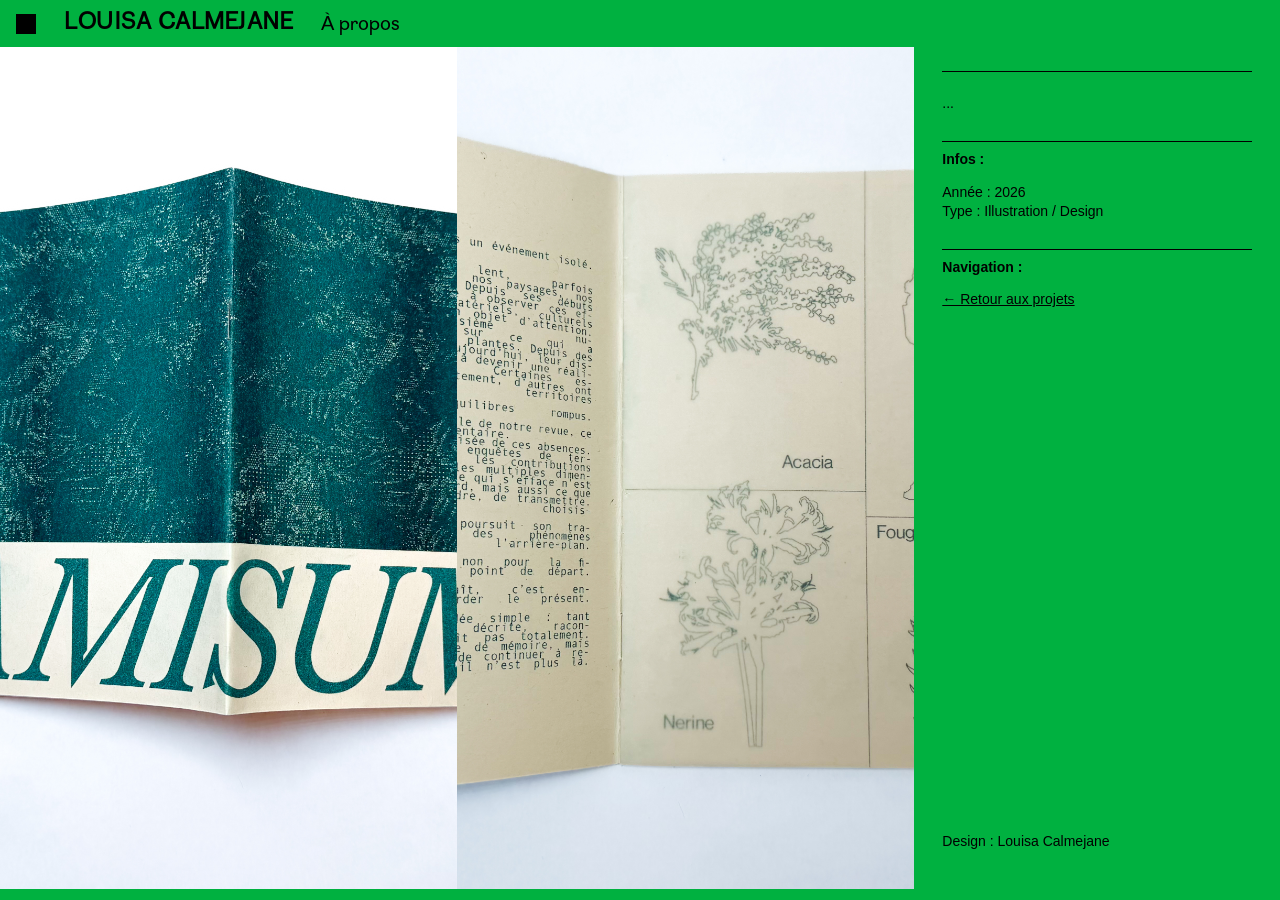
==== allumettes.html @ f0ba9758 "ajout page liens" ====
<!DOCTYPE html>
<html lang="fr">
<head>
<meta charset="UTF-8">
<meta name="viewport" content="width=device-width, initial-scale=1.0">
<title>Amisum – Portfolio</title>
<link rel="stylesheet" href="style.css">
<meta charset="UTF-8">
<meta name="viewport" content="width=device-width, initial-scale=1.0">
<title>Portfolio</title>
<link rel="stylesheet" href="style.css">
<link rel="icon" type="image/png" href="favicon/favicon-96x96.png" sizes="96x96">
<link rel="icon" type="image/svg+xml" href="favicon/favicon.svg">
<link rel="shortcut icon" href="favicon/favicon.ico">
<link rel="apple-touch-icon" sizes="180x180" href="favicon/apple-touch-icon.png">
<link rel="manifest" href="favicon/site.webmanifest">
</head>

<body class="projet">
<header>
<span class="logo"></span>
<a href="index.html"><strong>LOUISA CALMEJANE</strong></a>
<a href="#">À propos</a>
</header>
<div class="projet-page">
<figure>
<img src="image/image/amisum/IMG_8003.jpg" alt="Amisum">

</figure>
<figure>
<img src="image/image/amisum/IMG_8004.jpg" alt="Amisum">

</figure>
<aside class="infos">
<div>
<section>
<p>...</p>
</section>
<section>
<h3>Infos :</h3>
<p>Année : 2026<br>Type : Illustration / Design</p>
</section>
<section>
<h3>Navigation :</h3>
<p><a href="index.html">← Retour aux projets</a></p>
</section>
</div>
<p>Design : Louisa Calmejane</p>
</aside>
</div>
</body>
</html>
---- style.css ----
@font-face {
font-family: "Cotham Sans";
src: url("cotham-sans.regular.otf") format("opentype");
}

body {
--accent: #00b140;
--fond: #fff; 
--texte: #000;
margin: 0;
font-family: "Cotham Sans", helvetica, Arial, sans-serif;
font-size: 16px;
background: var(--fond);
color: var(--texte);
}

body.projet {
--fond: var(--accent);
}

header {
position: sticky;
top: 0;
z-index: 10;
background: var(--fond);
display: flex;
align-items: center;
gap: 28px;
padding: 12px 16px;
font-size: 20px;
}
header .logo {
width: 20px;
height: 20px;
background: var(--texte);
}
header strong {
font-size: 22px;
letter-spacing: .5px;
}
header a {
color: inherit;
text-decoration: none;
}
header a:hover {
text-decoration: underline;
}

.filtres {
display: flex;
border-top: 1px solid #000;
border-bottom: 1px solid #000;
background: #fff;
font: 14px helvetica, Arial, sans-serif;
color: #333;
}
.filtres label {
flex: 1;
padding: 6px 12px;
border-right: 1px solid #000;
}
.filtres label:last-child {
border-right: 0;
}
.filtres select {
border: 0;
background: none;
font: inherit;
width: 70%;
}

main {
display: grid;
gap: 10px;
padding: 10px;
/* grid-template-columns: repeat(4, 1fr); */
}
.item-grid {
display: grid;
aspect-ratio: 1 / 0.82;
overflow: hidden;
border-radius: 15px;
background: #eee;
color: #fff;
}
.item-grid img,
.item-grid h2 {
grid-column: 1 / -1;
grid-row: 1 / -1;
}
.item-grid img {
width: 100%;
height: 100%;
object-fit: cover;
}
.item-grid h2 {
margin: 0;
display: grid;
align-items: center;
justify-items: center;
font-size: 18px;
line-height: 1.2;
text-align: center;
background: #0000008a;
opacity: 0;
transition: .4s;
}

.item-grid:hover h2 {
opacity: 1;
}

.projet-page {
display: grid;
grid-template-columns: 1fr 1fr .8fr;
height: calc(100vh - 58px);
}
.projet-page figure {
position: relative;
margin: 0;
overflow: hidden;
}
.projet-page figure img {
width: 100%;
height: 100%;
object-fit: cover;
}
.projet-page figcaption {
position: absolute;
left: 16px;
bottom: 16px;
color: #fff;
font: 14px helvetica, Arial, sans-serif;
text-shadow: 0 0 6px #0008;
}
.infos {
display: flex;
flex-direction: column;
justify-content: space-between;
padding: 24px 28px;
background: var(--accent);
color: #000;
font: 14px/1.35 helvetica, Arial, sans-serif;
}
.infos section {
border-top: 1px solid #000;
padding-top: 8px;
margin-bottom: 28px;
}
.infos h3 {
margin: 0 0 12px;
font-size: 14px;
}
.infos a {
color: inherit;
text-decoration: underline;
}

@media (max-width: 900px) {
main { grid-template-columns: repeat(2, 1fr); }
.projet-page { grid-template-columns: 1fr; height: auto; }
.projet-page figure { height: 60vh; }
}
---- style.css ----
@font-face {
font-family: "Cotham Sans";
src: url("cotham-sans.regular.otf") format("opentype");
}

body {
--accent: #00b140;
--fond: #fff; 
--texte: #000;
margin: 0;
font-family: "Cotham Sans", helvetica, Arial, sans-serif;
font-size: 16px;
background: var(--fond);
color: var(--texte);
}

body.projet {
--fond: var(--accent);
}

header {
position: sticky;
top: 0;
z-index: 10;
background: var(--fond);
display: flex;
align-items: center;
gap: 28px;
padding: 12px 16px;
font-size: 20px;
}
header .logo {
width: 20px;
height: 20px;
background: var(--texte);
}
header strong {
font-size: 22px;
letter-spacing: .5px;
}
header a {
color: inherit;
text-decoration: none;
}
header a:hover {
text-decoration: underline;
}

.filtres {
display: flex;
border-top: 1px solid #000;
border-bottom: 1px solid #000;
background: #fff;
font: 14px helvetica, Arial, sans-serif;
color: #333;
}
.filtres label {
flex: 1;
padding: 6px 12px;
border-right: 1px solid #000;
}
.filtres label:last-child {
border-right: 0;
}
.filtres select {
border: 0;
background: none;
font: inherit;
width: 70%;
}

main {
display: grid;
gap: 10px;
padding: 10px;
/* grid-template-columns: repeat(4, 1fr); */
}
.item-grid {
display: grid;
aspect-ratio: 1 / 0.82;
overflow: hidden;
border-radius: 15px;
background: #eee;
color: #fff;
}
.item-grid img,
.item-grid h2 {
grid-column: 1 / -1;
grid-row: 1 / -1;
}
.item-grid img {
width: 100%;
height: 100%;
object-fit: cover;
}
.item-grid h2 {
margin: 0;
display: grid;
align-items: center;
justify-items: center;
font-size: 18px;
line-height: 1.2;
text-align: center;
background: #0000008a;
opacity: 0;
transition: .4s;
}

.item-grid:hover h2 {
opacity: 1;
}

.projet-page {
display: grid;
grid-template-columns: 1fr 1fr .8fr;
height: calc(100vh - 58px);
}
.projet-page figure {
position: relative;
margin: 0;
overflow: hidden;
}
.projet-page figure img {
width: 100%;
height: 100%;
object-fit: cover;
}
.projet-page figcaption {
position: absolute;
left: 16px;
bottom: 16px;
color: #fff;
font: 14px helvetica, Arial, sans-serif;
text-shadow: 0 0 6px #0008;
}
.infos {
display: flex;
flex-direction: column;
justify-content: space-between;
padding: 24px 28px;
background: var(--accent);
color: #000;
font: 14px/1.35 helvetica, Arial, sans-serif;
}
.infos section {
border-top: 1px solid #000;
padding-top: 8px;
margin-bottom: 28px;
}
.infos h3 {
margin: 0 0 12px;
font-size: 14px;
}
.infos a {
color: inherit;
text-decoration: underline;
}

@media (max-width: 900px) {
main { grid-template-columns: repeat(2, 1fr); }
.projet-page { grid-template-columns: 1fr; height: auto; }
.projet-page figure { height: 60vh; }
}
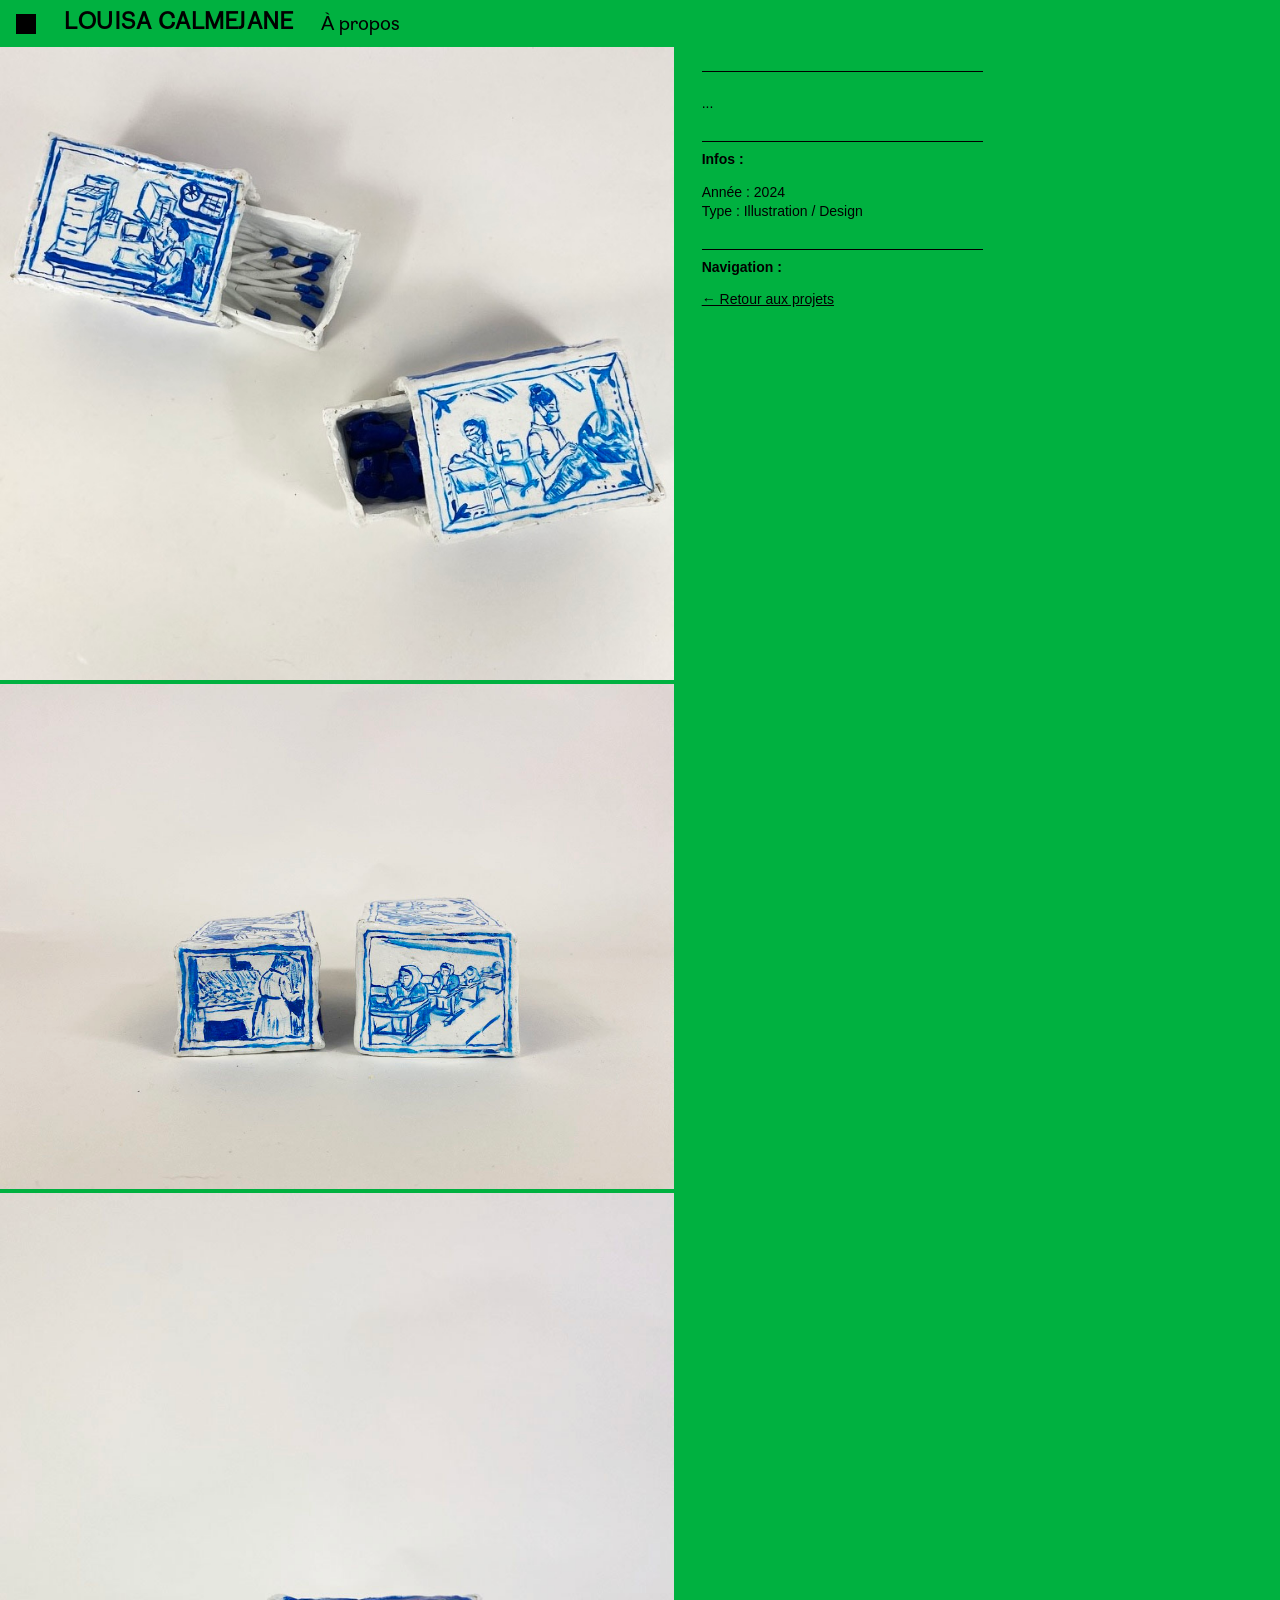
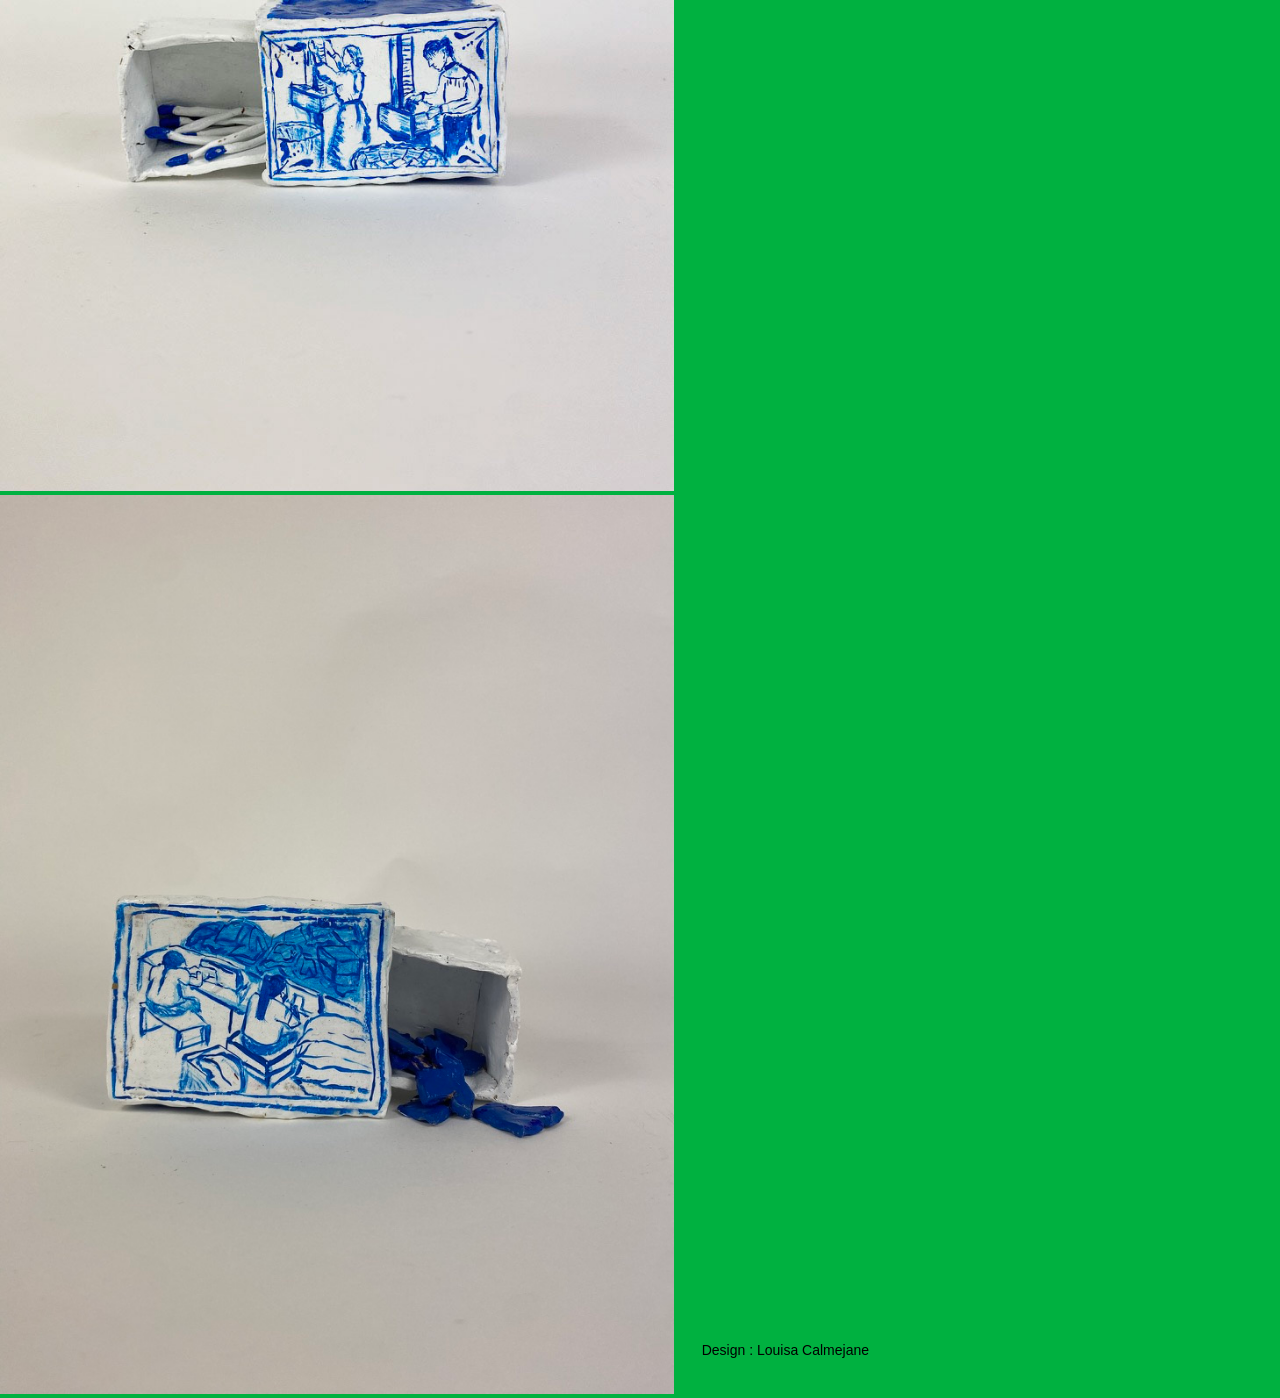
==== commit 826f60b7: "ajout de photos de projets + a propos" ====
--- a/allumettes.html
+++ b/allumettes.html
@@ -3,7 +3,7 @@
 <head>
 <meta charset="UTF-8">
 <meta name="viewport" content="width=device-width, initial-scale=1.0">
-<title>Amisum – Portfolio</title>
+<title>brulee par le travail – Portfolio</title>
 <link rel="stylesheet" href="style.css">
 <meta charset="UTF-8">
 <meta name="viewport" content="width=device-width, initial-scale=1.0">
@@ -23,14 +23,21 @@
 <a href="#">À propos</a>
 </header>
 <div class="projet-page">
+    <div>
 <figure>
-<img src="image/image/amisum/IMG_8003.jpg" alt="Amisum">
+<img src="image/image/prepa3/allumette3 copie.jpeg" alt="brulee par le travail">
 
 </figure>
 <figure>
-<img src="image/image/amisum/IMG_8004.jpg" alt="Amisum">
-
+<img src="image/image/prepa3/allumette4.jpeg" alt="brulee par le travail">
 </figure>
+<figure>
+<img src="image/image/prepa3/allumetteé.jpeg" alt="brulee par le travail">
+</figure>
+<figure>
+<img src="image/image/prepa3/allu.jpeg" alt="brulee par le travail">
+</figure>
+    </div>
 <aside class="infos">
 <div>
 <section>
@@ -38,7 +45,7 @@
 </section>
 <section>
 <h3>Infos :</h3>
-<p>Année : 2026<br>Type : Illustration / Design</p>
+<p>Année : 2024<br>Type : Illustration / Design</p>
 </section>
 <section>
 <h3>Navigation :</h3>
--- a/style.css
+++ b/style.css
@@ -92,7 +92,12 @@
 width: 100%;
 height: 100%;
 object-fit: cover;
-}
+.item-grid.contain img {
+  object-fit: contain;
+  
+}
+}
+
 .item-grid h2 {
 margin: 0;
 display: grid;
@@ -112,7 +117,7 @@
 
 .projet-page {
 display: grid;
-grid-template-columns: 1fr 1fr .8fr;
+grid-template-columns: 2fr 1fr .8fr;
 height: calc(100vh - 58px);
 }
 .projet-page figure {
@@ -142,6 +147,10 @@
 color: #000;
 font: 14px/1.35 helvetica, Arial, sans-serif;
 }
+.infos div{
+  position:sticky;
+  top: 58px;
+}
 .infos section {
 border-top: 1px solid #000;
 padding-top: 8px;
@@ -160,4 +169,58 @@
 main { grid-template-columns: repeat(2, 1fr); }
 .projet-page { grid-template-columns: 1fr; height: auto; }
 .projet-page figure { height: 60vh; }
+}
+
+body.a-propos {
+  margin: 0;
+  min-height: 100vh;
+  background: #00b140;
+;       
+}
+
+.a-propos__grille {
+  display: grid;
+  grid-template-columns: 1fr 1.2fr;   
+  align-items: center;              
+  min-height: 100vh;
+  padding: 0 5vw;
+  gap: 4vw;
+}
+
+.a-propos__texte {
+  color: #000000;
+}
+
+.a-propos__photo {
+  margin: 0;
+  transform: translateY(2vh);
+}
+
+.a-propos__photo img {
+  display: block;
+  width: 500%;
+}
+
+.retour {
+  position: fixed;          
+  top: 2rem;
+  left: 5vw;
+  z-index: 10;
+  font-size: 2.5rem;
+  line-height: 1;
+  color: #000;
+  text-decoration: none;
+  transition: transform 0.2s ease;
+}
+
+.retour:hover {
+  transform: translateX(-6px);   
+}
+
+/* Mobile : on empile */
+@media (max-width: 768px) {
+  .a-propos__grille {
+    grid-template-columns: 1fr;
+    padding: 8vw 6vw;
+  }
 }
--- a/style.css
+++ b/style.css
@@ -92,7 +92,12 @@
 width: 100%;
 height: 100%;
 object-fit: cover;
-}
+.item-grid.contain img {
+  object-fit: contain;
+  
+}
+}
+
 .item-grid h2 {
 margin: 0;
 display: grid;
@@ -112,7 +117,7 @@
 
 .projet-page {
 display: grid;
-grid-template-columns: 1fr 1fr .8fr;
+grid-template-columns: 2fr 1fr .8fr;
 height: calc(100vh - 58px);
 }
 .projet-page figure {
@@ -142,6 +147,10 @@
 color: #000;
 font: 14px/1.35 helvetica, Arial, sans-serif;
 }
+.infos div{
+  position:sticky;
+  top: 58px;
+}
 .infos section {
 border-top: 1px solid #000;
 padding-top: 8px;
@@ -160,4 +169,58 @@
 main { grid-template-columns: repeat(2, 1fr); }
 .projet-page { grid-template-columns: 1fr; height: auto; }
 .projet-page figure { height: 60vh; }
+}
+
+body.a-propos {
+  margin: 0;
+  min-height: 100vh;
+  background: #00b140;
+;       
+}
+
+.a-propos__grille {
+  display: grid;
+  grid-template-columns: 1fr 1.2fr;   
+  align-items: center;              
+  min-height: 100vh;
+  padding: 0 5vw;
+  gap: 4vw;
+}
+
+.a-propos__texte {
+  color: #000000;
+}
+
+.a-propos__photo {
+  margin: 0;
+  transform: translateY(2vh);
+}
+
+.a-propos__photo img {
+  display: block;
+  width: 500%;
+}
+
+.retour {
+  position: fixed;          
+  top: 2rem;
+  left: 5vw;
+  z-index: 10;
+  font-size: 2.5rem;
+  line-height: 1;
+  color: #000;
+  text-decoration: none;
+  transition: transform 0.2s ease;
+}
+
+.retour:hover {
+  transform: translateX(-6px);   
+}
+
+/* Mobile : on empile */
+@media (max-width: 768px) {
+  .a-propos__grille {
+    grid-template-columns: 1fr;
+    padding: 8vw 6vw;
+  }
 }
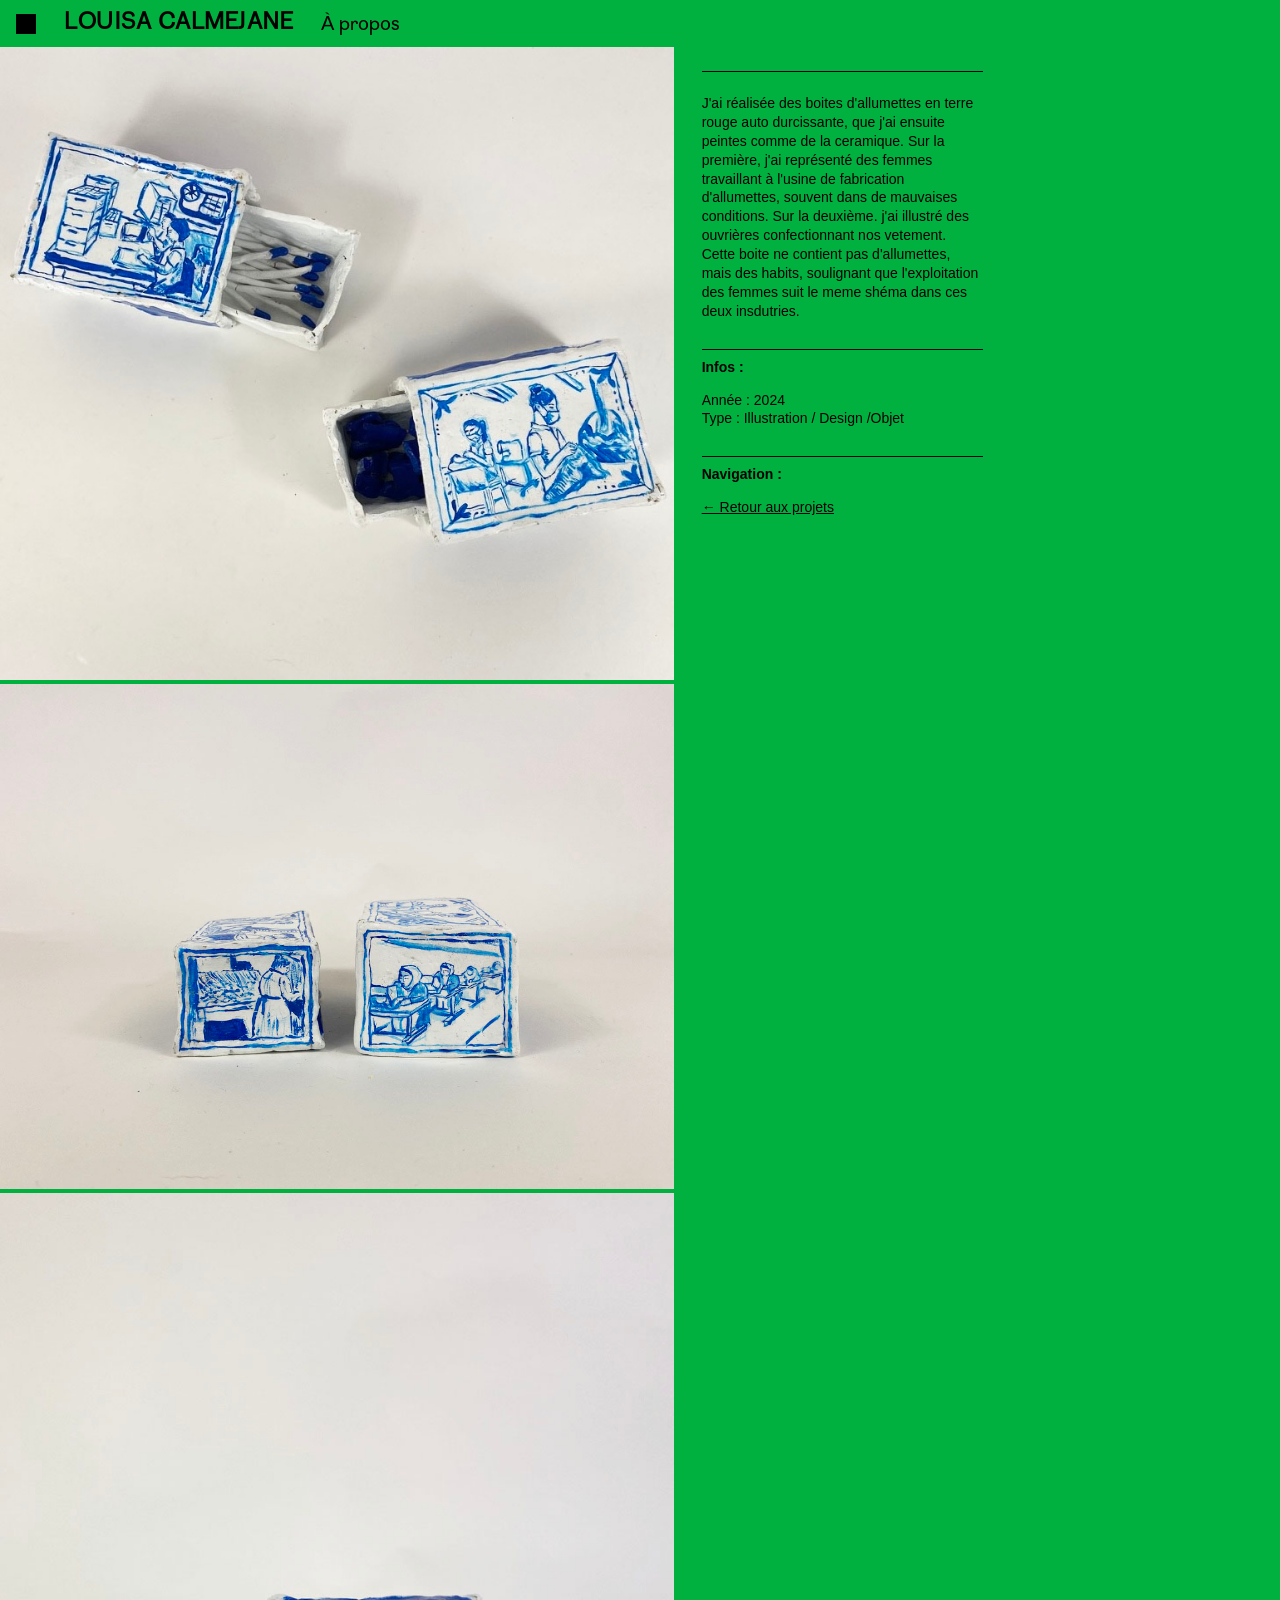
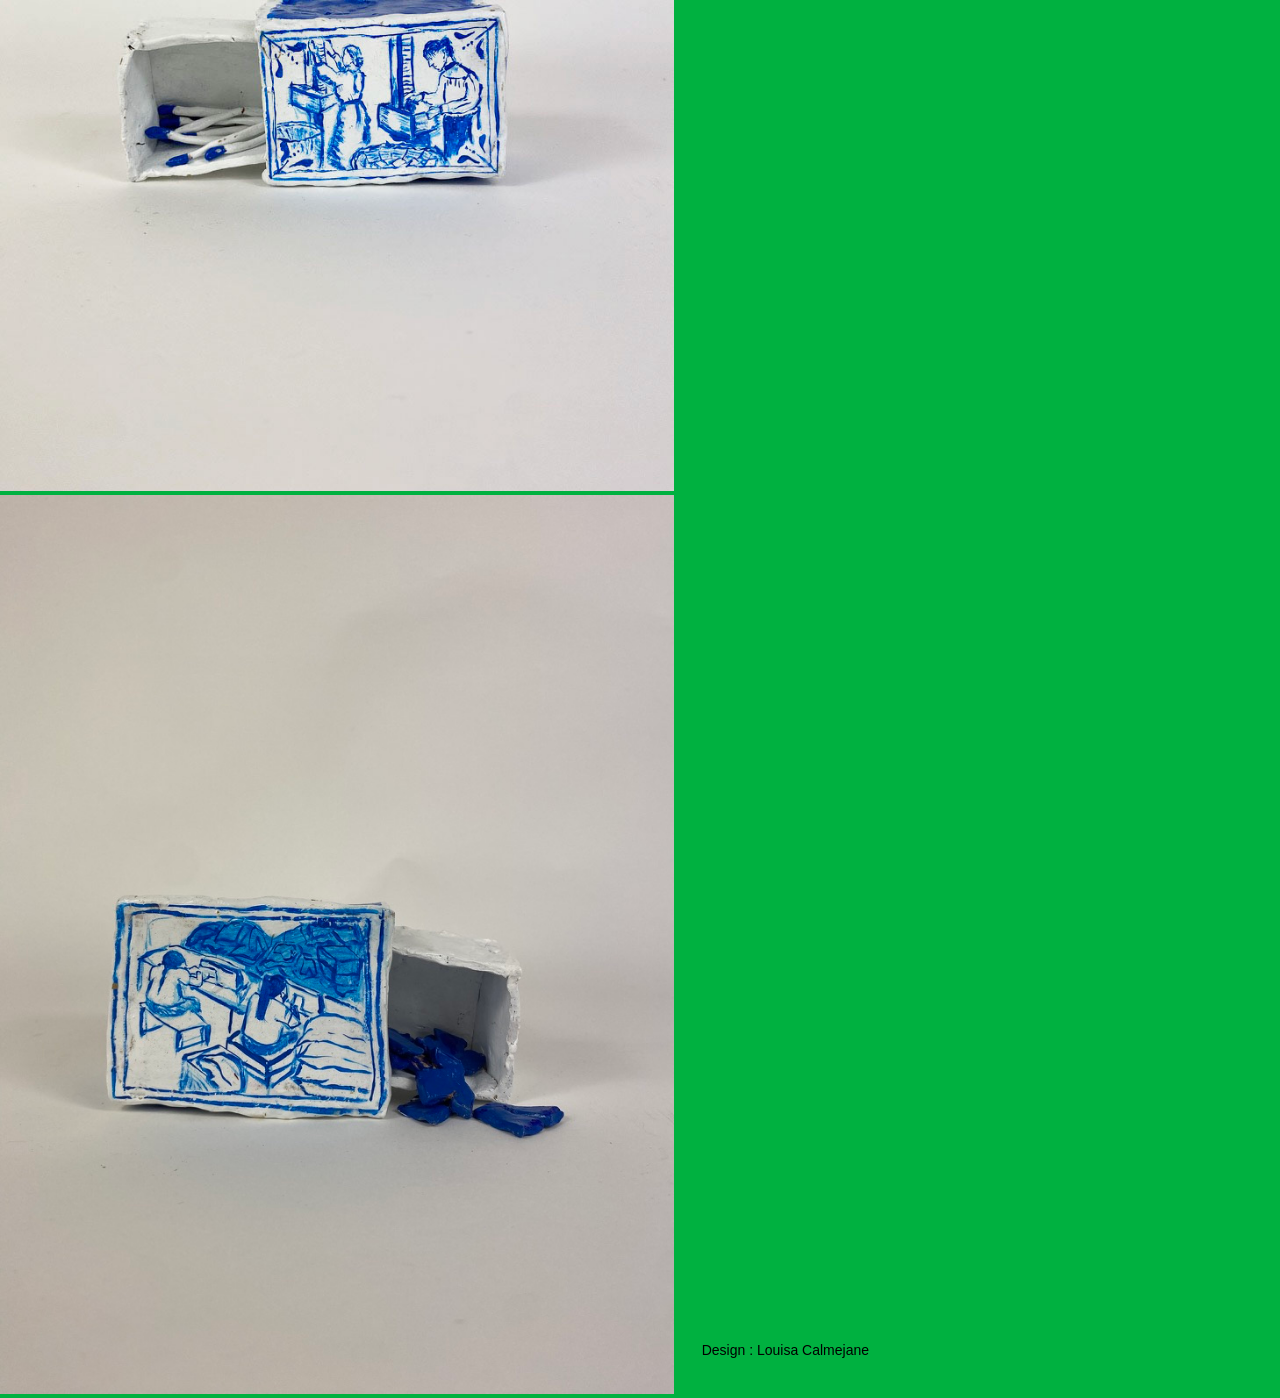
==== commit d1d5250f: "ajout de description" ====
--- a/allumettes.html
+++ b/allumettes.html
@@ -14,13 +14,15 @@
 <link rel="shortcut icon" href="favicon/favicon.ico">
 <link rel="apple-touch-icon" sizes="180x180" href="favicon/apple-touch-icon.png">
 <link rel="manifest" href="favicon/site.webmanifest">
+
+
 </head>
 
 <body class="projet">
 <header>
 <span class="logo"></span>
 <a href="index.html"><strong>LOUISA CALMEJANE</strong></a>
-<a href="#">À propos</a>
+<a href="apropos.html">À propos</a>
 </header>
 <div class="projet-page">
     <div>
@@ -41,11 +43,11 @@
 <aside class="infos">
 <div>
 <section>
-<p>...</p>
+<p>J'ai réalisée des boites d'allumettes en terre rouge auto durcissante, que j'ai ensuite peintes comme de la ceramique. Sur la première, j'ai représenté des femmes travaillant à l'usine de fabrication d'allumettes, souvent dans de mauvaises conditions. Sur la deuxième. j'ai illustré des ouvrières confectionnant nos vetement. Cette boite ne contient pas d'allumettes, mais des habits, soulignant que l'exploitation des femmes suit le meme shéma dans ces deux insdutries.</p>
 </section>
 <section>
 <h3>Infos :</h3>
-<p>Année : 2024<br>Type : Illustration / Design</p>
+<p>Année : 2024<br>Type : Illustration / Design /Objet</p>
 </section>
 <section>
 <h3>Navigation :</h3>
--- a/style.css
+++ b/style.css
@@ -69,6 +69,8 @@
 width: 70%;
 }
 
+
+
 main {
 display: grid;
 gap: 10px;
@@ -168,7 +170,7 @@
 @media (max-width: 900px) {
 main { grid-template-columns: repeat(2, 1fr); }
 .projet-page { grid-template-columns: 1fr; height: auto; }
-.projet-page figure { height: 60vh; }
+/*.projet-page figure { height: 60vh; }*/
 }
 
 body.a-propos {
@@ -197,8 +199,11 @@
 }
 
 .a-propos__photo img {
+  width: 100%;
+  height: auto;
+  max-height: 85vh;
+  object-fit: contain;
   display: block;
-  width: 500%;
 }
 
 .retour {
@@ -217,10 +222,10 @@
   transform: translateX(-6px);   
 }
 
-/* Mobile : on empile */
+
 @media (max-width: 768px) {
   .a-propos__grille {
     grid-template-columns: 1fr;
     padding: 8vw 6vw;
   }
-}+}
--- a/style.css
+++ b/style.css
@@ -69,6 +69,8 @@
 width: 70%;
 }
 
+
+
 main {
 display: grid;
 gap: 10px;
@@ -168,7 +170,7 @@
 @media (max-width: 900px) {
 main { grid-template-columns: repeat(2, 1fr); }
 .projet-page { grid-template-columns: 1fr; height: auto; }
-.projet-page figure { height: 60vh; }
+/*.projet-page figure { height: 60vh; }*/
 }
 
 body.a-propos {
@@ -197,8 +199,11 @@
 }
 
 .a-propos__photo img {
+  width: 100%;
+  height: auto;
+  max-height: 85vh;
+  object-fit: contain;
   display: block;
-  width: 500%;
 }
 
 .retour {
@@ -217,10 +222,10 @@
   transform: translateX(-6px);   
 }
 
-/* Mobile : on empile */
+
 @media (max-width: 768px) {
   .a-propos__grille {
     grid-template-columns: 1fr;
     padding: 8vw 6vw;
   }
-}+}
